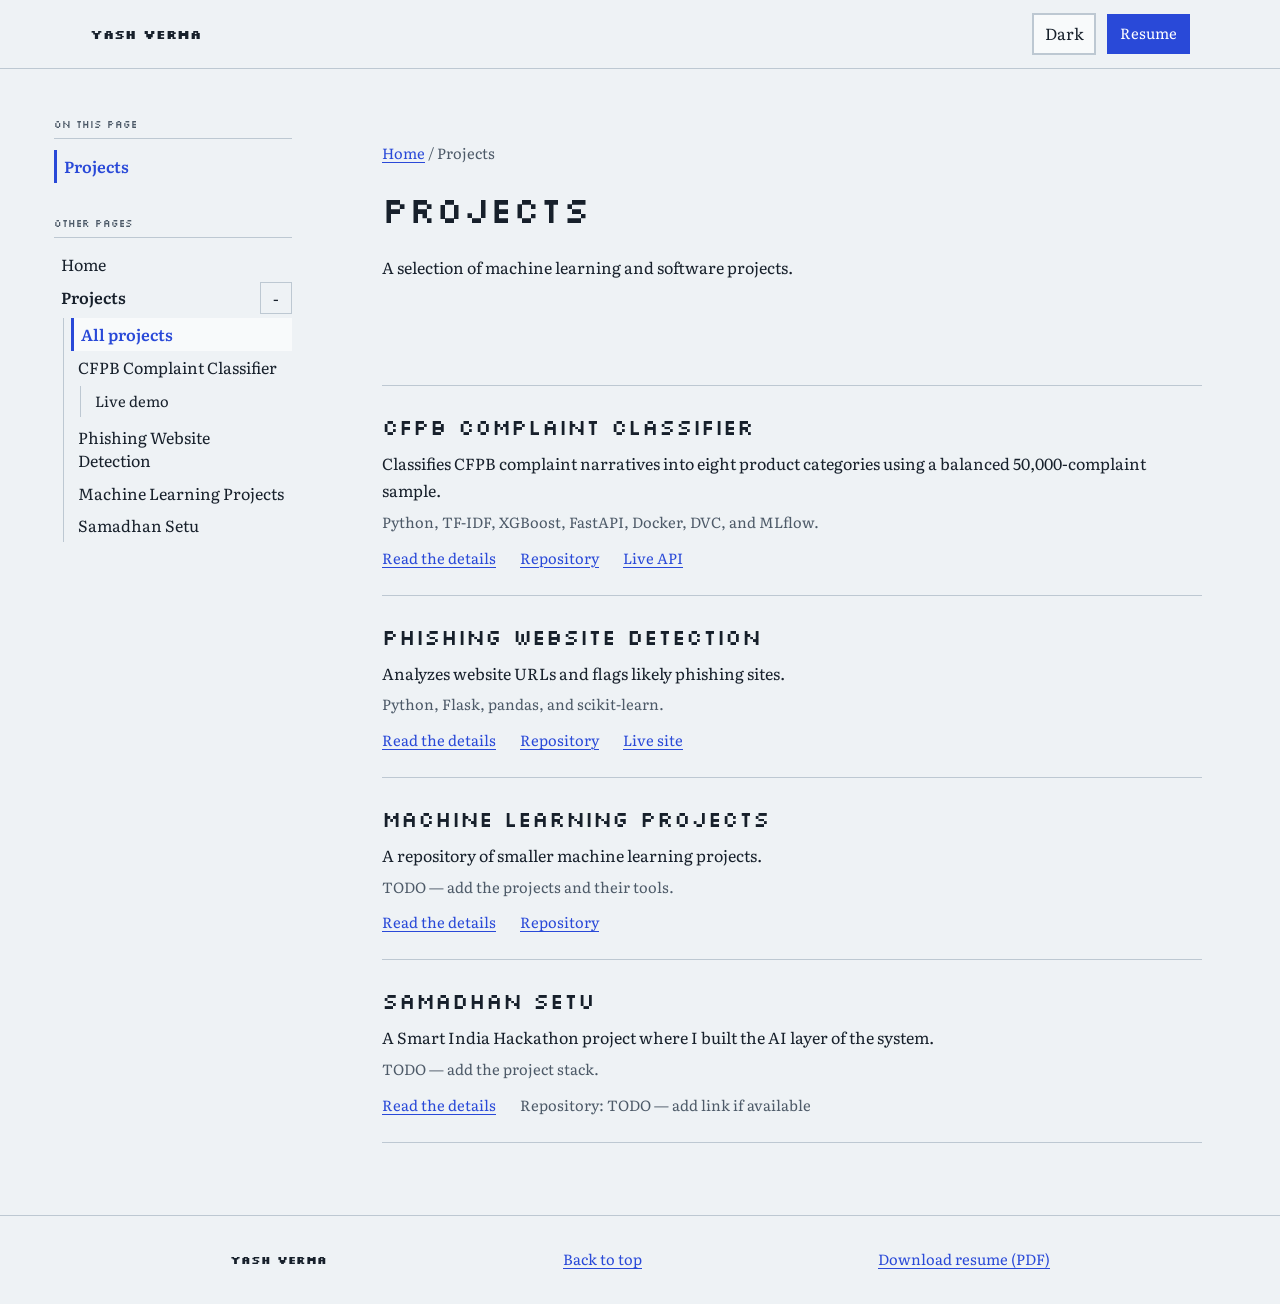
==== projects/index.html @ 54460495 "Publish personal portfolio Co-authored-by: Copilot <223556219+Copilot@users.noreply.github.com>" ====
<!doctype html>
<html lang="en">
<head>
  <meta charset="utf-8">
  <meta name="viewport" content="width=device-width, initial-scale=1">
  <title>Projects — Yash Verma</title>
  <meta name="description" content="Machine learning and software projects by Yash Verma, including a complaint classifier and phishing website detection.">
  <meta property="og:type" content="website">
  <meta property="og:title" content="Projects — Yash Verma">
  <meta property="og:description" content="Machine learning and software projects by Yash Verma.">
  <meta property="og:url" content="https://YOUR-DOMAIN.example/projects/">
  <link rel="canonical" href="https://YOUR-DOMAIN.example/projects/">
  <link rel="icon" href="/assets/favicon.svg" type="image/svg+xml">
  <link rel="stylesheet" href="/css/styles.css">
  <script>
    (() => {
      let theme = null;
      try {
        theme = localStorage.getItem("theme");
      } catch (error) {
        theme = null;
      }
      if (theme !== "light" && theme !== "dark") {
        theme = window.matchMedia("(prefers-color-scheme: dark)").matches ? "dark" : "light";
      }
      document.documentElement.dataset.theme = theme;
    })();
  </script>
  <script src="/js/main.js" defer></script>
</head>
<body id="top">
  <a class="skip-link" href="#main">Skip to content</a>
  <header class="site-header">
    <div class="header-inner">
      <a class="brand" href="/" aria-label="Yash Verma, home">Yash Verma</a>
      <div class="header-actions">
        <button class="theme-toggle" type="button" aria-pressed="false" aria-label="Switch to dark mode">Dark</button>
        <a class="button button-primary header-resume" href="/assets/Yash-Verma-Resume.pdf" download title="Download resume (PDF)">Resume</a>
      </div>
    </div>
  </header>
  <div class="site-layout">
    <aside class="site-sidebar" aria-label="Page navigation">
      <button class="sidebar-toggle" type="button" aria-label="Toggle page navigation" aria-expanded="false" aria-controls="sidebar-content" hidden>Navigation</button>
      <div class="sidebar-content" id="sidebar-content">
        <noscript><nav class="noscript-sidebar" aria-label="Page sections"><a href="#projects">Projects</a></nav></noscript>
      </div>
    </aside>
  <main id="main" class="page-shell">
    <section class="content-section listing-intro" aria-labelledby="page-title">
      <p class="eyebrow"><a href="/">Home</a> / Projects</p>
      <h1 id="page-title">Projects</h1>
      <p>A selection of machine learning and software projects.</p>
    </section>
    <section class="content-section" id="projects" aria-label="Project list">
      <div class="project-list">
        <article class="project-entry">
          <h2><a href="/projects/cfpb-complaint-classifier.html">CFPB Complaint Classifier</a></h2>
          <p class="project-summary">Classifies CFPB complaint narratives into eight product categories using a balanced 50,000-complaint sample.</p>
          <p class="project-stack">Python, TF-IDF, XGBoost, FastAPI, Docker, DVC, and MLflow.</p>
          <div class="project-links">
            <a href="/projects/cfpb-complaint-classifier.html">Read the details</a>
            <a href="https://github.com/CodeSlavve/SupportTicket-ComplaintClassifier" target="_blank" rel="noreferrer">Repository</a>
            <a href="https://supportticket-complaintclassifier.onrender.com" target="_blank" rel="noreferrer">Live API</a>
          </div>
        </article>
        <article class="project-entry">
          <h2><a href="/projects/phishing-website-detection.html">Phishing Website Detection</a></h2>
          <p class="project-summary">Analyzes website URLs and flags likely phishing sites.</p>
          <p class="project-stack">Python, Flask, pandas, and scikit-learn.</p>
          <div class="project-links">
            <a href="/projects/phishing-website-detection.html">Read the details</a>
            <a href="https://github.com/Atharvsurya/PhishingWebsiteDetection" target="_blank" rel="noreferrer">Repository</a>
            <a href="https://phishguard-pearl.vercel.app" target="_blank" rel="noreferrer">Live site</a>
          </div>
        </article>
        <article class="project-entry">
          <h2><a href="/projects/machine-learning-projects.html">Machine learning projects</a></h2>
          <p class="project-summary">A repository of smaller machine learning projects.</p>
          <p class="project-stack">TODO — add the projects and their tools.</p>
          <div class="project-links">
            <a href="/projects/machine-learning-projects.html">Read the details</a>
            <a href="https://github.com/CodeSlavve/mlprojects" target="_blank" rel="noreferrer">Repository</a>
          </div>
        </article>
        <article class="project-entry">
          <h2><a href="/projects/samadhan-setu.html">Samadhan Setu</a></h2>
          <p class="project-summary">A Smart India Hackathon project where I built the AI layer of the system.</p>
          <p class="project-stack">TODO — add the project stack.</p>
          <div class="project-links">
            <a href="/projects/samadhan-setu.html">Read the details</a>
            <span>Repository: TODO — add link if available</span>
          </div>
        </article>
      </div>
    </section>
  </main>
  </div>
  <footer class="site-footer">
    <div class="footer-inner">
      <a class="footer-name" href="/">Yash Verma</a>
      <a href="#top">Back to top</a>
      <a href="/assets/Yash-Verma-Resume.pdf" download title="Download resume (PDF)">Download resume (PDF)</a>
    </div>
  </footer>
</body>
</html>
---- css/styles.css ----
@import url("https://fonts.googleapis.com/css2?family=Literata:opsz,wght@7..72,400;7..72,500;7..72,600&family=Silkscreen:wght@400;700&display=swap");

:root {
  color-scheme: light;
  --color-bg: #eef2f5;
  --color-surface: #f8fafb;
  --color-text: #17202b;
  --color-muted: #4d5a68;
  --color-border: #bdc8d2;
  --color-accent: #2949d8;
  --color-accent-contrast: #ffffff;
  --color-selection: #c9d5ff;
  --font-pixel: "Silkscreen", "Courier New", monospace;
  --font-body: "Literata", Georgia, "Times New Roman", serif;
  --type-xs: 0.78rem;
  --type-sm: 0.92rem;
  --type-base: 1rem;
  --type-lg: 1.2rem;
  --type-xl: clamp(1.6rem, 4vw, 2.25rem);
  --type-display: clamp(3rem, 11vw, 7.3rem);
  --space-1: 0.35rem;
  --space-2: 0.65rem;
  --space-3: 1rem;
  --space-4: 1.5rem;
  --space-5: 2rem;
  --space-6: 3rem;
  --space-7: 4.5rem;
  --space-8: 7rem;
  --content-width: 820px;
  --header-height: 4.25rem;
}

:root[data-theme="dark"] {
  color-scheme: dark;
  --color-bg: #111824;
  --color-surface: #192332;
  --color-text: #f1f4f8;
  --color-muted: #bec8d4;
  --color-border: #455366;
  --color-accent: #8298ff;
  --color-accent-contrast: #10172a;
  --color-selection: #364a8d;
}

* {
  box-sizing: border-box;
}

html {
  scroll-behavior: smooth;
  scroll-padding-top: calc(var(--header-height) + var(--space-3));
  background: var(--color-bg);
}

body {
  min-width: 320px;
  margin: 0;
  background: var(--color-bg);
  color: var(--color-text);
  font-family: var(--font-body);
  font-size: var(--type-base);
  line-height: 1.7;
  text-align: left;
}

::selection {
  background: var(--color-selection);
}

a {
  color: var(--color-accent);
  text-decoration-thickness: 1px;
  text-underline-offset: 0.2em;
}

a:hover {
  color: var(--color-text);
}

a:focus-visible,
button:focus-visible {
  outline: 3px solid var(--color-accent);
  outline-offset: 4px;
}

button,
a {
  -webkit-tap-highlight-color: transparent;
}

.skip-link {
  position: fixed;
  z-index: 10;
  top: var(--space-2);
  left: var(--space-2);
  padding: var(--space-2) var(--space-3);
  transform: translateY(-160%);
  border: 2px solid var(--color-text);
  background: var(--color-surface);
  color: var(--color-text);
}

.skip-link:focus {
  transform: translateY(0);
}

.site-header {
  position: sticky;
  z-index: 5;
  top: 0;
  border-bottom: 1px solid var(--color-border);
  background: var(--color-bg);
}

.header-inner {
  display: flex;
  width: min(100% - 2.5rem, 1100px);
  min-height: var(--header-height);
  margin-inline: auto;
  align-items: center;
  justify-content: space-between;
  gap: var(--space-3);
}

.brand,
.footer-name {
  color: var(--color-text);
  font-family: var(--font-pixel);
  font-size: 0.82rem;
  font-weight: 700;
  text-decoration: none;
  white-space: nowrap;
}

.theme-toggle {
  min-height: 2.5rem;
  padding: 0.35rem 0.65rem;
  border: 2px solid var(--color-border);
  background: var(--color-surface);
  color: var(--color-text);
  font: inherit;
  cursor: pointer;
}

.header-actions {
  display: flex;
  align-items: center;
  gap: var(--space-2);
}

.button {
  display: inline-flex;
  min-height: 2.8rem;
  padding: 0.55rem 0.9rem;
  align-items: center;
  justify-content: center;
  border: 2px solid var(--color-accent);
  border-radius: 0;
  font-family: var(--font-body);
  font-size: var(--type-sm);
  line-height: 1.3;
  text-decoration: none;
  transition: transform 100ms ease;
}

.button:hover {
  transform: translate(-2px, -2px);
  box-shadow: 3px 3px 0 var(--color-accent);
}

.button:active {
  transform: translate(1px, 1px);
  box-shadow: none;
}

.button-primary {
  background: var(--color-accent);
  color: var(--color-accent-contrast);
}

.button-primary:hover {
  background: var(--color-accent);
  color: var(--color-accent-contrast);
}

.button-secondary {
  background: transparent;
  color: var(--color-accent);
}

.button-secondary:hover {
  background: var(--color-surface);
  color: var(--color-text);
}

.header-resume {
  min-height: 2.45rem;
  padding-inline: 0.7rem;
}

.page-shell {
  width: min(100% - 2.5rem, var(--content-width));
  margin-inline: auto;
}

.hero {
  position: relative;
  display: flex;
  min-height: min(710px, calc(100svh - var(--header-height)));
  padding-block: clamp(var(--space-7), 15vh, var(--space-8));
  flex-direction: column;
  align-items: flex-start;
  justify-content: center;
}

.hero h1 {
  position: relative;
  z-index: 1;
  max-width: 100%;
  margin: 0 0 var(--space-4) -0.08em;
  font-family: var(--font-pixel);
  font-size: var(--type-display);
  font-weight: 700;
  letter-spacing: -0.105em;
  line-height: 1.14;
}

.hero-break {
  display: none;
}

.hero-copy {
  max-width: 560px;
  margin: 0;
  font-size: clamp(1.08rem, 2.3vw, 1.25rem);
}

.hero-actions {
  display: flex;
  margin-top: var(--space-5);
  flex-wrap: wrap;
  gap: var(--space-3);
}

.education-note {
  margin: var(--space-5) 0 0;
  color: var(--color-muted);
  font-size: var(--type-sm);
}

.hero-mark {
  position: absolute;
  top: 15%;
  right: 2%;
  display: grid;
  width: 88px;
  height: 88px;
  grid-template-columns: repeat(3, 1fr);
  grid-template-rows: repeat(3, 1fr);
}

.hero-mark span {
  display: block;
  background: var(--color-accent);
}

.hero-mark span:nth-child(2),
.hero-mark span:nth-child(4),
.hero-mark span:nth-child(6),
.hero-mark span:nth-child(8) {
  visibility: hidden;
}

.content-section {
  padding-block: var(--space-7);
  scroll-margin-top: calc(var(--header-height) + var(--space-3));
}

.content-section h2,
.project-prose h2 {
  margin: 0 0 var(--space-4);
  font-family: var(--font-pixel);
  font-size: var(--type-xl);
  font-weight: 400;
  line-height: 1.5;
}

.content-section p {
  margin: 0 0 var(--space-3);
}

.content-section p:last-child {
  margin-bottom: 0;
}

.section-heading-row {
  display: flex;
  align-items: baseline;
  justify-content: space-between;
  gap: var(--space-3);
}

.section-heading-row h2 {
  margin-bottom: var(--space-3);
}

.quiet-link {
  flex-shrink: 0;
}

.project-list {
  border-top: 1px solid var(--color-border);
}

.project-entry {
  padding-block: var(--space-4);
  border-bottom: 1px solid var(--color-border);
}

.project-entry h2,
.project-entry h3 {
  margin: 0 0 var(--space-1);
  font-family: var(--font-pixel);
  font-size: clamp(1.05rem, 2.8vw, 1.35rem);
  font-weight: 400;
  line-height: 1.6;
}

.project-entry h2 a,
.project-entry h3 a {
  color: var(--color-text);
  text-decoration: none;
}

.project-entry h2 a:hover,
.project-entry h3 a:hover {
  color: var(--color-accent);
}

.project-entry p {
  margin: 0;
}

.project-entry .project-stack {
  margin-top: var(--space-1);
  color: var(--color-muted);
  font-size: var(--type-sm);
}

.project-links {
  display: flex;
  margin-top: var(--space-2);
  flex-wrap: wrap;
  gap: 0.4rem var(--space-4);
  font-size: var(--type-sm);
}

.project-links span {
  color: var(--color-muted);
}

.education-detail {
  margin-top: var(--space-4) !important;
  color: var(--color-muted);
  font-size: var(--type-sm);
}

.contact-section {
  padding-bottom: var(--space-8);
}

.contact-email {
  display: inline;
  margin-top: 0;
  font-size: inherit;
  line-height: inherit;
  overflow-wrap: anywhere;
}

.social-links {
  display: flex;
  margin-top: var(--space-3) !important;
  flex-wrap: wrap;
  align-items: center;
  gap: 0.65rem;
}

.site-footer {
  border-top: 1px solid var(--color-border);
}

.footer-inner {
  display: flex;
  width: min(100% - 2.5rem, var(--content-width));
  min-height: 5.5rem;
  margin-inline: auto;
  align-items: center;
  justify-content: space-between;
  gap: var(--space-3);
  font-size: var(--type-sm);
}

.footer-name {
  font-size: 0.7rem;
}

.listing-intro {
  padding-block: var(--space-7) var(--space-5);
  border-top: 0;
}

.eyebrow {
  margin: 0 0 var(--space-3) !important;
  color: var(--color-muted);
  font-size: var(--type-sm);
}

.listing-intro h1,
.project-header h1,
.not-found h1 {
  margin: 0 0 var(--space-3);
  font-family: var(--font-pixel);
  font-size: var(--type-xl);
  font-weight: 400;
  line-height: 1.55;
}

.listing-intro > p:last-child {
  margin: 0;
}

.project-page {
  padding-top: var(--space-5);
}

.back-link {
  display: inline-block;
  margin-bottom: var(--space-5);
}

.project-header {
  margin-bottom: var(--space-5);
}

.project-header h1 {
  margin-bottom: var(--space-3);
}

.project-deck {
  max-width: 620px;
  margin: 0;
  font-size: var(--type-lg);
}

.project-figure {
  margin: 0 0 var(--space-6);
}

.project-figure img {
  display: block;
  width: 100%;
  height: auto;
  border: 2px solid var(--color-border);
  background: var(--color-surface);
}

.project-figure figcaption {
  margin-top: var(--space-2);
  color: var(--color-muted);
  font-size: var(--type-xs);
}

.demo-cta {
  margin: calc(-1 * var(--space-5)) 0 var(--space-5);
}

.demo-form {
  display: grid;
  gap: var(--space-3);
}

.demo-form > p:not(.demo-counter, .demo-status) {
  margin: calc(-1 * var(--space-2)) 0 0;
}

.demo-form-heading {
  margin: 0;
  font-family: var(--font-pixel);
  font-size: var(--type-lg);
  font-weight: 400;
  line-height: 1.5;
}

.demo-batch {
  margin-top: var(--space-6);
}

.demo-batch > p {
  margin: var(--space-2) 0 var(--space-3);
}

.demo-label {
  font-weight: 600;
}

.demo-textarea {
  width: 100%;
  min-height: 11rem;
  padding: var(--space-3);
  border: 2px solid var(--color-border);
  border-radius: 0;
  background: var(--color-surface);
  color: var(--color-text);
  font: inherit;
  line-height: 1.5;
  resize: vertical;
}

.demo-textarea:focus-visible {
  outline: 3px solid var(--color-accent);
  outline-offset: 3px;
}

.demo-counter,
.demo-privacy {
  margin: calc(-1 * var(--space-2)) 0 0;
  color: var(--color-muted);
  font-size: var(--type-sm);
}

.demo-examples {
  display: flex;
  flex-wrap: wrap;
  gap: var(--space-2);
}

.demo-result {
  margin-top: var(--space-4);
  padding: var(--space-3);
  border: 1px solid var(--color-border);
  background: var(--color-surface);
  overflow-wrap: anywhere;
}

.demo-batch .demo-result {
  display: grid;
  gap: var(--space-3);
}

.batch-prediction {
  padding: var(--space-2);
  border: 1px solid var(--color-border);
  overflow-wrap: anywhere;
}

.batch-prediction h4 {
  margin: 0 0 var(--space-1);
  font-family: var(--font-pixel);
  font-size: var(--type-sm);
  font-weight: 400;
  line-height: 1.5;
}

.batch-prediction p {
  margin: 0;
}

.demo-result:focus {
  outline: 3px solid var(--color-accent);
  outline-offset: 3px;
}

.demo-result h3 {
  margin: 0 0 var(--space-2);
  font-family: var(--font-pixel);
  font-size: var(--type-lg);
  font-weight: 400;
  line-height: 1.5;
}

.demo-result p {
  margin: 0 0 var(--space-3);
}

.demo-result p:last-child {
  margin-bottom: 0;
}

.demo-status {
  min-height: 1.5em;
  margin: var(--space-2) 0 0;
  color: var(--color-muted);
  font-size: var(--type-sm);
}

.probability-list {
  display: grid;
  gap: var(--space-2);
  margin: var(--space-3) 0 0;
  padding: 0;
  list-style: none;
}

.probability-row {
  display: grid;
  gap: 0.2rem;
}

.probability-label {
  display: flex;
  justify-content: space-between;
  gap: var(--space-2);
}

.probability-track {
  height: 0.8rem;
  border: 1px solid var(--color-border);
  background: var(--color-bg);
}

.probability-bar {
  height: 100%;
  background: var(--color-accent);
}

.project-prose section {
  padding-block: var(--space-4);
}

.project-prose h2 {
  margin-bottom: var(--space-2);
  font-size: clamp(1.1rem, 3vw, 1.4rem);
}

.project-prose p {
  margin: 0 0 var(--space-3);
}

.project-prose p:last-child {
  margin-bottom: 0;
}

.plain-link-list {
  margin: 0;
  padding-left: 1.25rem;
}

.project-pagination {
  display: flex;
  margin-block: var(--space-5) var(--space-7);
  padding-top: var(--space-4);
  justify-content: space-between;
  gap: var(--space-4);
  border-top: 1px solid var(--color-border);
}

.project-pagination a {
  max-width: 48%;
  text-decoration: none;
}

.project-pagination a:last-child {
  text-align: right;
}

.project-pagination span {
  display: block;
  color: var(--color-muted);
  font-size: var(--type-xs);
}

.not-found {
  position: relative;
  display: flex;
  min-height: min(650px, calc(100svh - var(--header-height) - 5.5rem));
  padding-block: var(--space-7);
  flex-direction: column;
  align-items: flex-start;
  justify-content: center;
  overflow: hidden;
}

.not-found h1 {
  margin-bottom: var(--space-2);
}

.not-found > p:not(.error-code) {
  max-width: 480px;
  margin: 0;
}

.error-code {
  margin: 0 0 var(--space-3);
  color: var(--color-accent);
  font-family: var(--font-pixel);
  font-size: clamp(3rem, 12vw, 6rem);
  font-weight: 700;
  line-height: 1;
}

.error-pixels {
  position: absolute;
  right: 4%;
  bottom: 18%;
  display: grid;
  width: 84px;
  height: 84px;
  grid-template-columns: repeat(3, 1fr);
  grid-template-rows: repeat(3, 1fr);
}

.error-pixels span {
  background: var(--color-accent);
}

.error-pixels span:nth-child(2),
.error-pixels span:nth-child(4),
.error-pixels span:nth-child(6),
.error-pixels span:nth-child(8) {
  visibility: hidden;
}

@media (max-width: 640px) {
  :root {
    --header-height: 4rem;
    --space-7: 3.5rem;
    --space-8: 5rem;
  }

  .header-inner,
  .footer-inner {
    width: min(100% - 1.5rem, var(--content-width));
  }

  .header-inner {
    gap: var(--space-2);
  }

  .brand {
    font-size: 0.68rem;
  }

  .header-actions {
    gap: 0.4rem;
  }

  .theme-toggle {
    min-height: 2.25rem;
    padding-inline: 0.5rem;
  }

  .header-resume {
    min-height: 2.25rem;
    padding: 0.35rem 0.55rem;
  }

  .page-shell {
    width: min(100% - 1.5rem, var(--content-width));
  }

  .hero {
    min-height: min(670px, calc(100svh - var(--header-height)));
    padding-block: var(--space-7);
  }

  .hero h1 {
    font-size: clamp(2.8rem, 14vw, 5.4rem);
  }

  .hero-break {
    display: initial;
  }

  .hero-mark {
    top: 12%;
    right: 1%;
    width: 55px;
    height: 55px;
    opacity: 0.9;
  }

  .hero-actions {
    gap: var(--space-2);
  }

  .button {
    min-height: 2.65rem;
    padding-inline: 0.7rem;
  }

  .footer-inner {
    padding-block: var(--space-3);
    flex-wrap: wrap;
    justify-content: flex-start;
    column-gap: var(--space-4);
  }

  .footer-inner .footer-name {
    flex-basis: 100%;
  }

  .section-heading-row {
    align-items: flex-start;
  }

  .project-pagination {
    font-size: var(--type-sm);
  }

  .error-pixels {
    right: 1%;
    bottom: 10%;
    width: 56px;
    height: 56px;
    opacity: 0.7;
  }
}

@media (max-width: 380px) {
  .header-inner {
    width: calc(100% - 1rem);
  }

  .brand {
    font-size: 0.59rem;
  }

  .header-resume {
    font-size: var(--type-xs);
  }

  .theme-toggle {
    font-size: var(--type-xs);
  }

  .page-shell {
    width: calc(100% - 1.25rem);
  }
}

@media (prefers-reduced-motion: reduce) {
  *,
  *::before,
  *::after {
    scroll-behavior: auto !important;
    transition-duration: 0.01ms !important;
  }
}

.site-layout {
  display: grid;
  width: min(100% - 3rem, 1240px);
  margin-inline: auto;
  grid-template-columns: minmax(205px, 240px) minmax(0, 820px);
  justify-content: center;
  align-items: start;
  column-gap: clamp(2rem, 5vw, 5rem);
}

.site-layout .page-shell {
  width: 100%;
  max-width: var(--content-width);
  min-width: 0;
  margin: 0;
}

.site-sidebar {
  position: sticky;
  top: calc(var(--header-height) + var(--space-3));
  max-height: calc(100vh - var(--header-height) - var(--space-5));
  margin-left: calc(-1 * clamp(0.5rem, 2vw, 1.5rem));
  padding-block: var(--space-5);
  padding-right: var(--space-3);
  overflow-y: auto;
  overscroll-behavior: contain;
  scrollbar-gutter: stable;
  scrollbar-width: thin;
  scrollbar-color: var(--color-border) transparent;
}

.sidebar-toggle {
  display: none;
  min-height: 2.8rem;
  padding: 0.45rem 0.75rem;
  border: 2px solid var(--color-border);
  border-radius: 0;
  background: var(--color-surface);
  color: var(--color-text);
  font: inherit;
  text-align: left;
  cursor: pointer;
}

.sidebar-content {
  display: grid;
  gap: var(--space-5);
}

.sidebar-group {
  min-width: 0;
}

.sidebar-heading {
  margin: 0 0 var(--space-2);
  padding-bottom: var(--space-1);
  border-bottom: 1px solid var(--color-border);
  color: var(--color-muted);
  font-family: var(--font-pixel);
  font-size: 0.62rem;
  font-weight: 400;
  line-height: 1.7;
}

.sidebar-list,
.project-children {
  margin: 0;
  padding: 0;
  list-style: none;
}

.sidebar-list > li {
  min-width: 0;
}

.sidebar-list a,
.sidebar-current {
  display: block;
  padding: 0.3rem 0.45rem;
  overflow-wrap: anywhere;
  color: var(--color-text);
  line-height: 1.45;
  text-decoration: none;
}

.sidebar-list a:hover {
  color: var(--color-accent);
}

.sidebar-list .section-link[aria-current="location"] {
  border-left: 3px solid var(--color-accent);
  color: var(--color-accent);
  font-weight: 600;
}

.sidebar-current[aria-current="page"] {
  border-left: 3px solid var(--color-accent);
  background: var(--color-surface);
  color: var(--color-accent);
  font-weight: 600;
}

.project-parent {
  display: grid;
  grid-template-columns: minmax(0, 1fr) 2rem;
  align-items: center;
}

.project-parent > a {
  font-weight: 600;
}

.tree-toggle {
  display: inline-grid;
  width: 2rem;
  height: 2rem;
  padding: 0;
  place-items: center;
  border: 1px solid var(--color-border);
  border-radius: 0;
  background: transparent;
  color: var(--color-text);
  font: inherit;
  line-height: 1;
  cursor: pointer;
}

.tree-toggle:hover {
  border-color: var(--color-accent);
  color: var(--color-accent);
}

.project-children {
  margin: 0.25rem 0 0.35rem 0.55rem;
  padding-left: 0.45rem;
  border-left: 1px solid var(--color-border);
}

.project-grandchildren {
  margin: 0.15rem 0 0.25rem 0.55rem;
  padding-left: 0.45rem;
  border-left: 1px solid var(--color-border);
  list-style: none;
}

.project-grandchildren a,
.project-grandchildren .sidebar-current {
  padding-left: 0.45rem;
  font-size: var(--type-sm);
}

.project-children [hidden] {
  display: none;
}

.noscript-sidebar {
  display: grid;
  gap: 0.25rem;
}

.noscript-sidebar a {
  padding: 0.3rem 0.45rem;
}

.hero,
.content-section,
.project-prose section,
#not-found {
  scroll-margin-top: calc(var(--header-height) + var(--space-3));
}

@media (max-width: 900px) {
  .site-layout {
    display: flex;
    width: min(100% - 2.5rem, var(--content-width));
    flex-direction: column;
    align-items: stretch;
    gap: 0;
  }

  .site-sidebar {
    position: static;
    max-height: none;
    margin-left: 0;
    padding-block: var(--space-3) 0;
    padding-right: 0;
    overflow: visible;
  }

  .sidebar-toggle {
    display: inline-flex;
    width: 100%;
    align-items: center;
    justify-content: space-between;
  }

  .sidebar-toggle::after {
    content: "+";
    color: var(--color-accent);
    font-family: var(--font-pixel);
  }

  .sidebar-toggle[aria-expanded="true"]::after {
    content: "-";
  }

  .sidebar-enhanced .sidebar-content:not(.is-open) {
    display: none;
  }

  .sidebar-enhanced .sidebar-content.is-open {
    margin-top: var(--space-2);
    padding: var(--space-3);
    border: 1px solid var(--color-border);
    background: var(--color-surface);
  }

  .sidebar-content {
    grid-template-columns: repeat(2, minmax(0, 1fr));
    gap: var(--space-4);
  }

  .site-layout .page-shell {
    width: 100%;
  }

  .site-layout .page-shell:not(.not-found) {
    padding-top: var(--space-4);
  }

  .site-layout .hero {
    min-height: min(670px, calc(100svh - var(--header-height)));
  }
}

@media (max-width: 520px) {
  .site-layout {
    width: min(100% - 1.5rem, var(--content-width));
  }

  .sidebar-content {
    grid-template-columns: minmax(0, 1fr);
  }
}

@media (prefers-reduced-motion: reduce) {
  .sidebar-toggle,
  .tree-toggle {
    scroll-behavior: auto;
  }
}
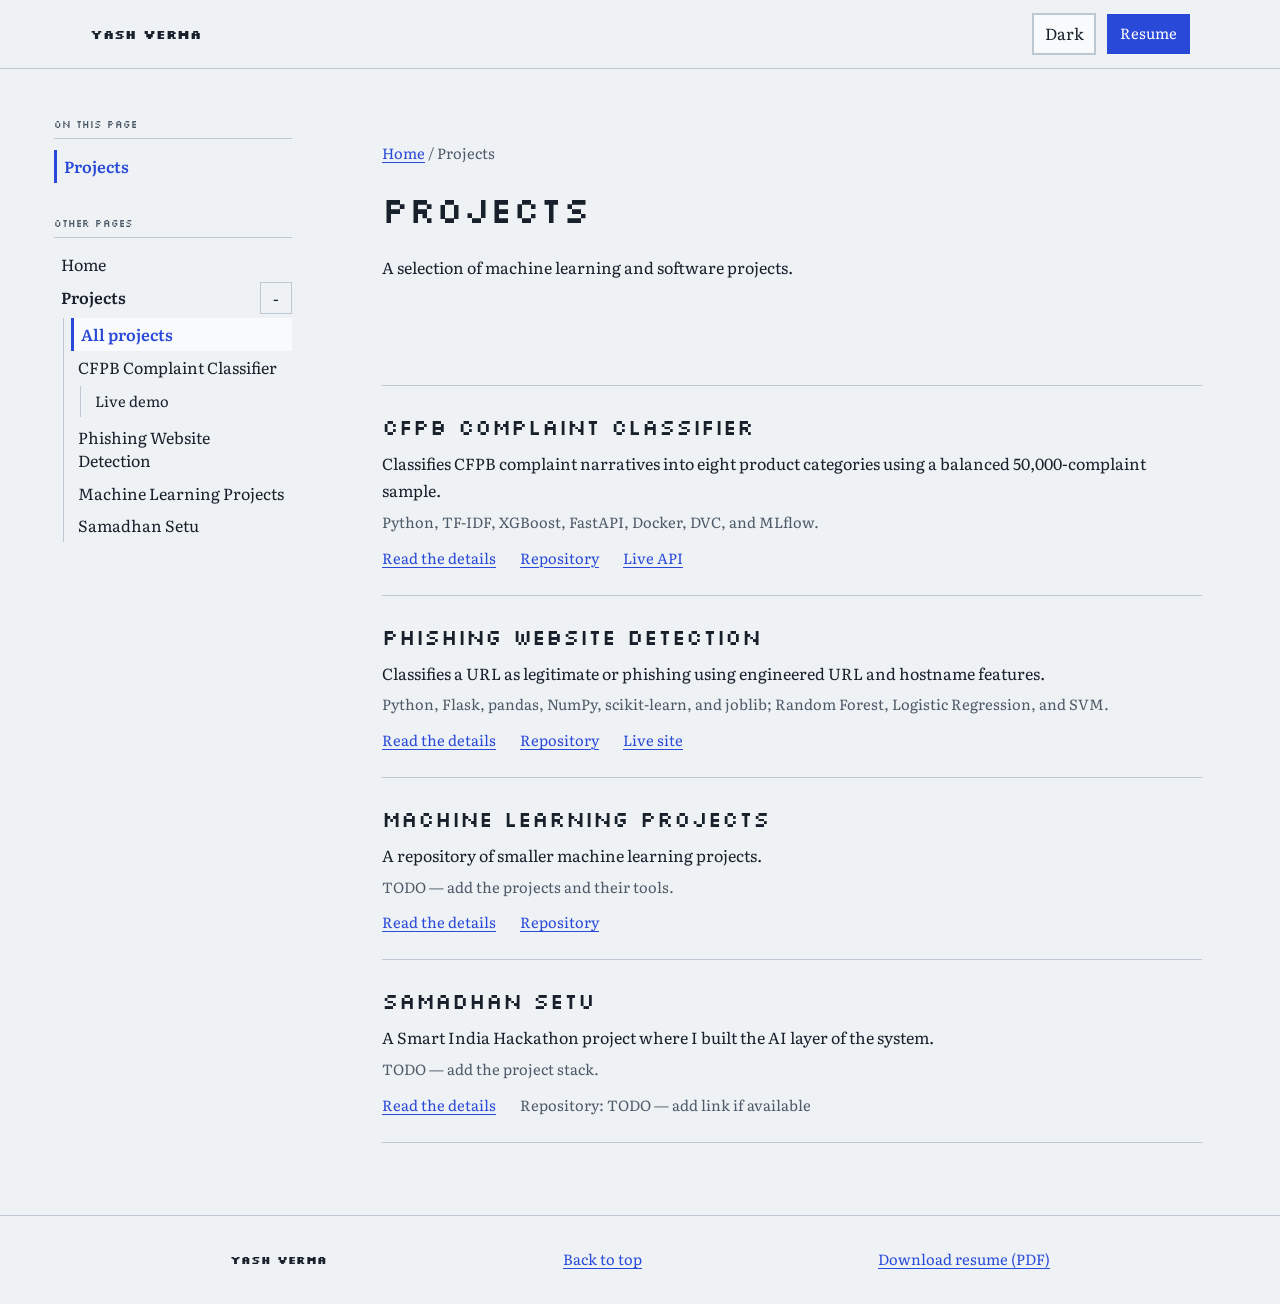
==== commit 305c0162: "Expand phishing detection project details Co-authored-by: Copilot <223556219+Copilot@users.noreply.g" ====
--- a/projects/index.html
+++ b/projects/index.html
@@ -66,8 +66,8 @@
         </article>
         <article class="project-entry">
           <h2><a href="/projects/phishing-website-detection.html">Phishing Website Detection</a></h2>
-          <p class="project-summary">Analyzes website URLs and flags likely phishing sites.</p>
-          <p class="project-stack">Python, Flask, pandas, and scikit-learn.</p>
+          <p class="project-summary">Classifies a URL as legitimate or phishing using engineered URL and hostname features.</p>
+          <p class="project-stack">Python, Flask, pandas, NumPy, scikit-learn, and joblib; Random Forest, Logistic Regression, and SVM.</p>
           <div class="project-links">
             <a href="/projects/phishing-website-detection.html">Read the details</a>
             <a href="https://github.com/Atharvsurya/PhishingWebsiteDetection" target="_blank" rel="noreferrer">Repository</a>
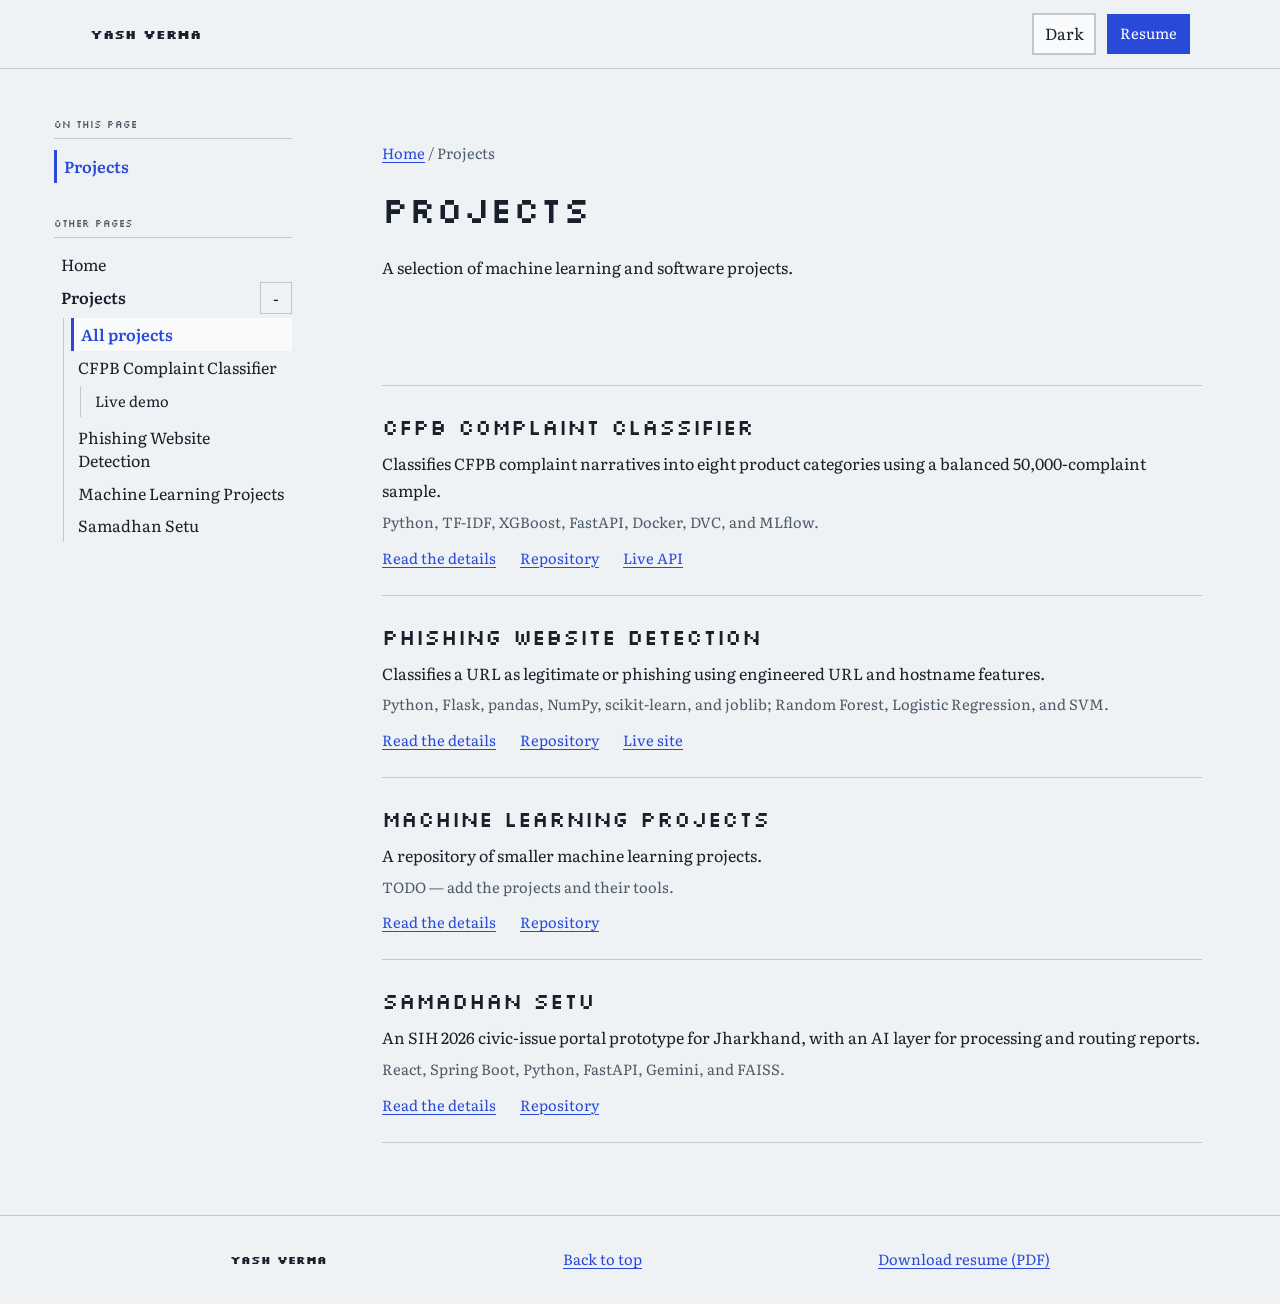
==== commit a7037617: "Document Samadhan Setu AI prototype Co-authored-by: Copilot <223556219+Copilot@users.noreply.github." ====
--- a/projects/index.html
+++ b/projects/index.html
@@ -85,11 +85,11 @@
         </article>
         <article class="project-entry">
           <h2><a href="/projects/samadhan-setu.html">Samadhan Setu</a></h2>
-          <p class="project-summary">A Smart India Hackathon project where I built the AI layer of the system.</p>
-          <p class="project-stack">TODO — add the project stack.</p>
+          <p class="project-summary">An SIH 2026 civic-issue portal prototype for Jharkhand, with an AI layer for processing and routing reports.</p>
+          <p class="project-stack">React, Spring Boot, Python, FastAPI, Gemini, and FAISS.</p>
           <div class="project-links">
             <a href="/projects/samadhan-setu.html">Read the details</a>
-            <span>Repository: TODO — add link if available</span>
+            <a href="https://github.com/shetty141106/Samadhana_Setu" target="_blank" rel="noreferrer">Repository</a>
           </div>
         </article>
       </div>
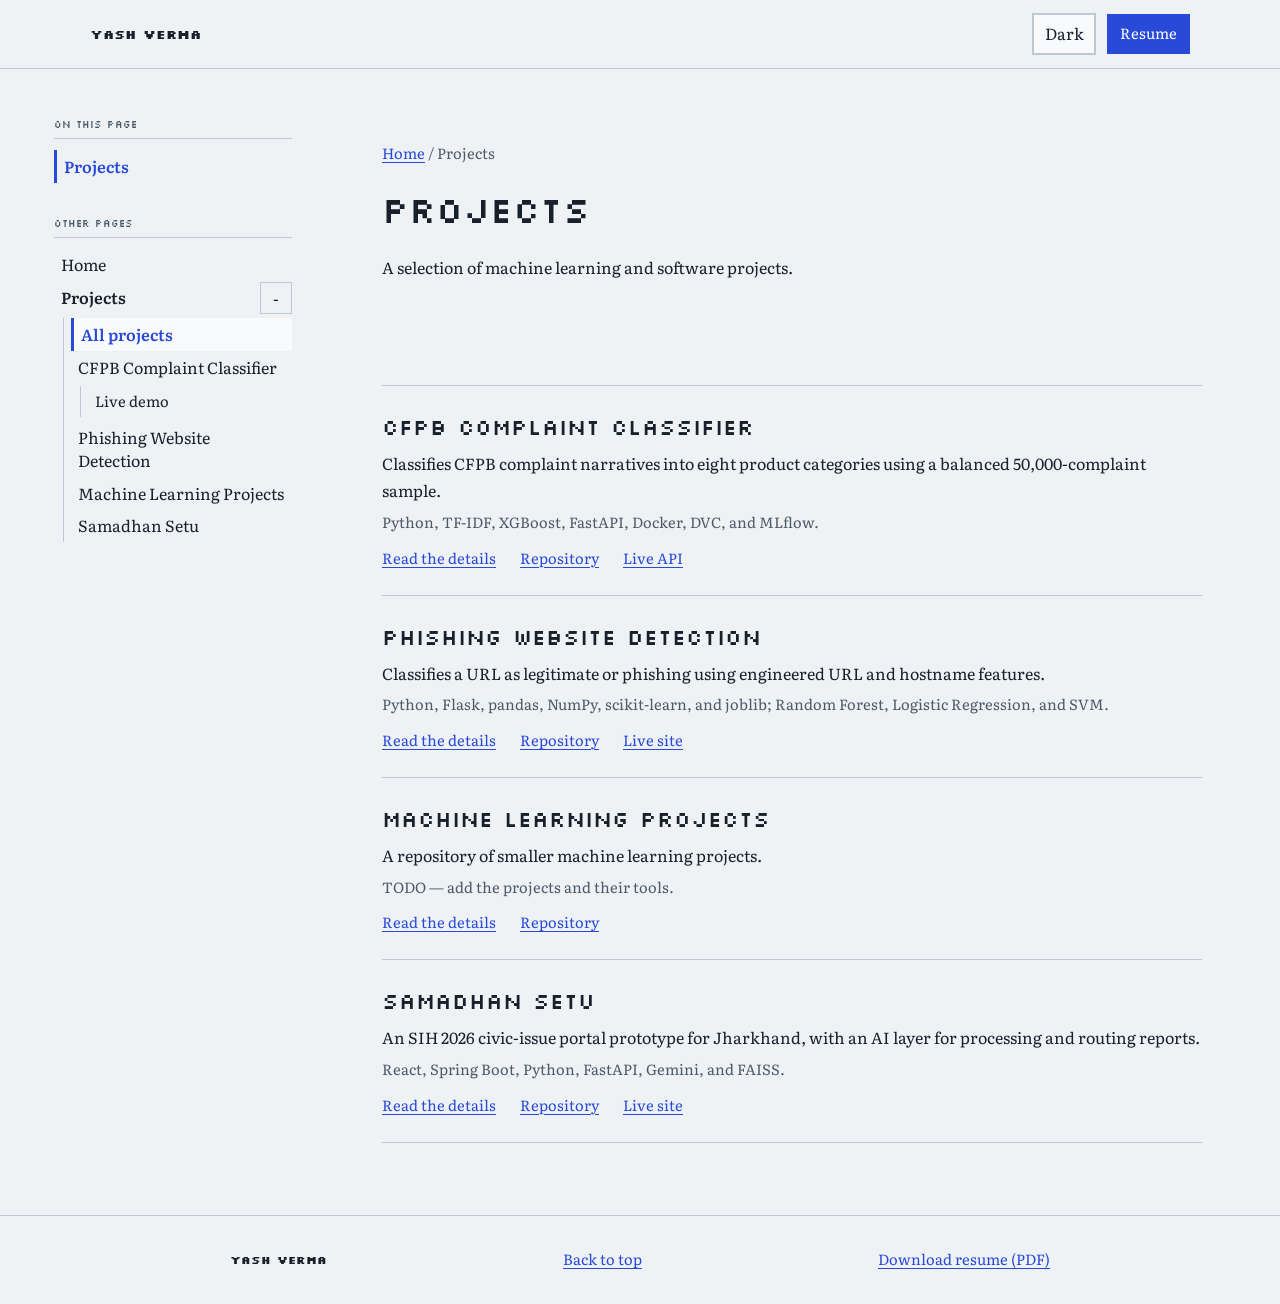
==== commit d983f4a5: "Link Samadhan Setu live site Co-authored-by: Copilot <223556219+Copilot@users.noreply.github.com>" ====
--- a/projects/index.html
+++ b/projects/index.html
@@ -90,6 +90,7 @@
           <div class="project-links">
             <a href="/projects/samadhan-setu.html">Read the details</a>
             <a href="https://github.com/shetty141106/Samadhana_Setu" target="_blank" rel="noreferrer">Repository</a>
+            <a href="https://samadhansetu2026.vercel.app/" target="_blank" rel="noreferrer">Live site</a>
           </div>
         </article>
       </div>
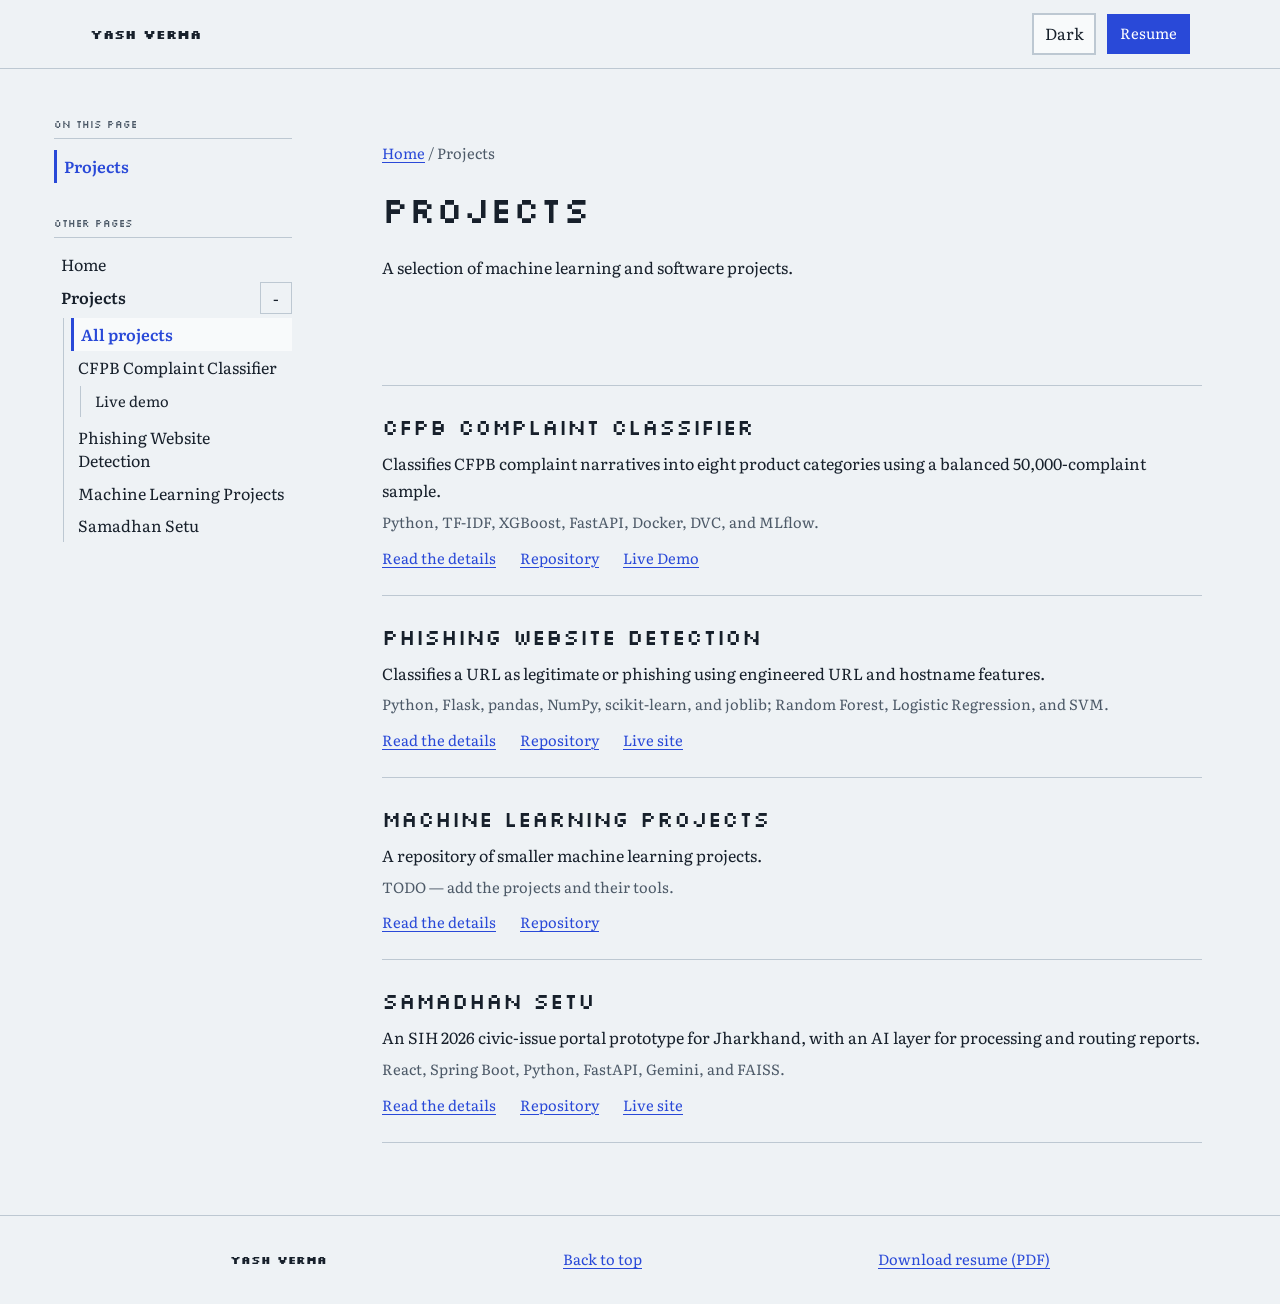
==== commit a9640d0d: "Live Demo links for CFPB project" ====
--- a/projects/index.html
+++ b/projects/index.html
@@ -61,7 +61,7 @@
           <div class="project-links">
             <a href="/projects/cfpb-complaint-classifier.html">Read the details</a>
             <a href="https://github.com/CodeSlavve/SupportTicket-ComplaintClassifier" target="_blank" rel="noreferrer">Repository</a>
-            <a href="https://supportticket-complaintclassifier.onrender.com" target="_blank" rel="noreferrer">Live API</a>
+            <a href="https://codeslavve.github.io/projects/cfpb-complaint-classifier-demo.html" target="_blank" rel="noreferrer">Live Demo</a>
           </div>
         </article>
         <article class="project-entry">
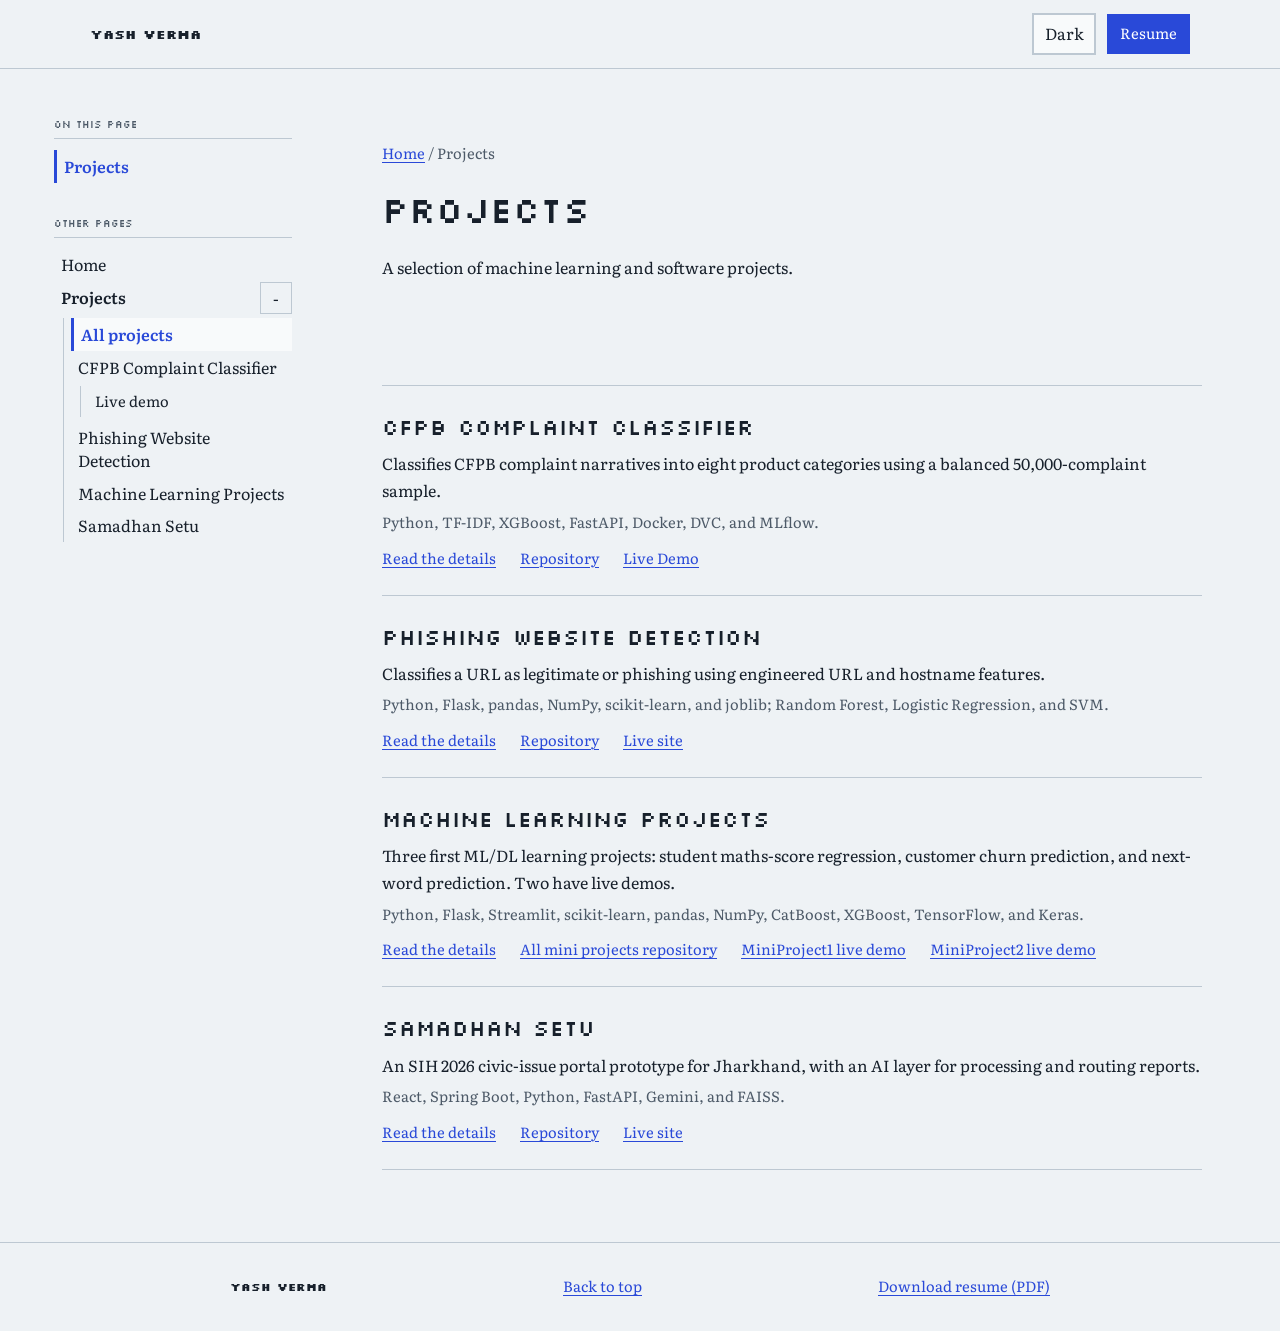
==== commit 9ae54299: "Document ML mini projects and add screenshots Describe all three projects as early ML/DL learning wo" ====
--- a/projects/index.html
+++ b/projects/index.html
@@ -76,11 +76,13 @@
         </article>
         <article class="project-entry">
           <h2><a href="/projects/machine-learning-projects.html">Machine learning projects</a></h2>
-          <p class="project-summary">A repository of smaller machine learning projects.</p>
-          <p class="project-stack">TODO — add the projects and their tools.</p>
+          <p class="project-summary">Three first ML/DL learning projects: student maths-score regression, customer churn prediction, and next-word prediction. Two have live demos.</p>
+          <p class="project-stack">Python, Flask, Streamlit, scikit-learn, pandas, NumPy, CatBoost, XGBoost, TensorFlow, and Keras.</p>
           <div class="project-links">
             <a href="/projects/machine-learning-projects.html">Read the details</a>
-            <a href="https://github.com/CodeSlavve/mlprojects" target="_blank" rel="noreferrer">Repository</a>
+            <a href="https://github.com/CodeSlavve/mlprojects" target="_blank" rel="noreferrer">All mini projects repository</a>
+            <a href="https://student-score-prediction-9mmm.onrender.com/" target="_blank" rel="noreferrer">MiniProject1 live demo</a>
+            <a href="https://customer-churn-prediction-9mmm.onrender.com/" target="_blank" rel="noreferrer">MiniProject2 live demo</a>
           </div>
         </article>
         <article class="project-entry">
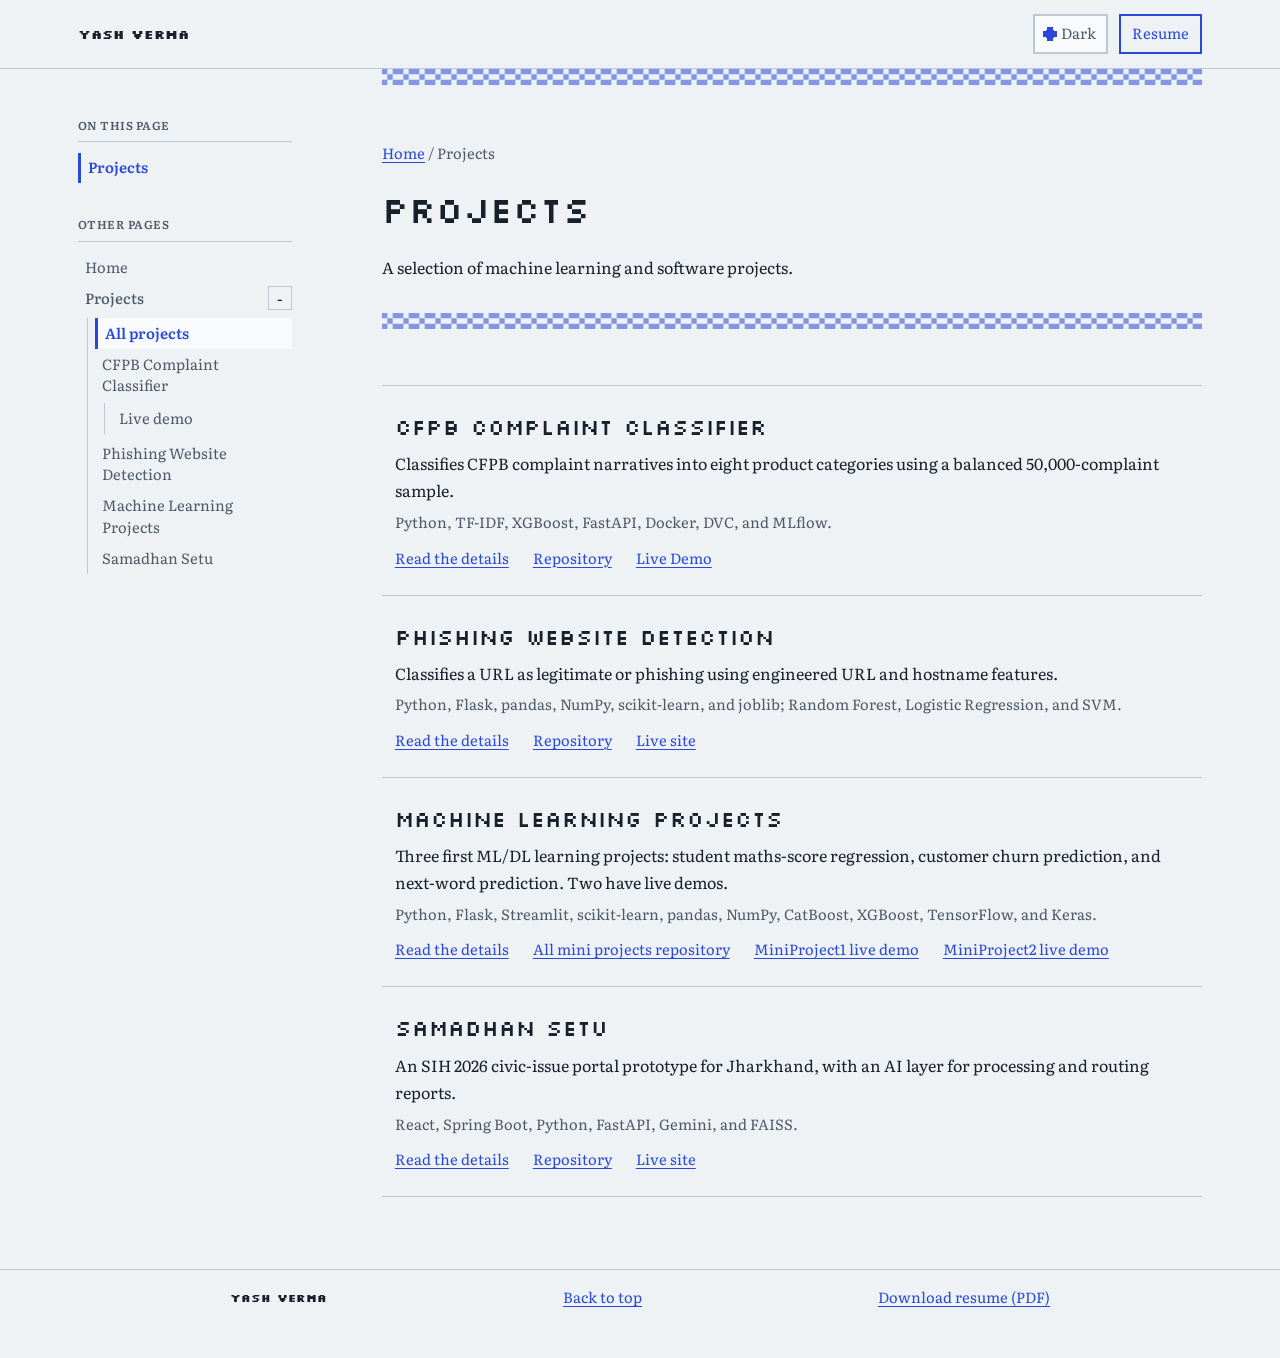
==== commit a0028831: "Add restrained pixel effects to portfolio Add the living hero canvas, shared checker details, and ac" ====
--- a/projects/index.html
+++ b/projects/index.html
@@ -8,6 +8,11 @@
   <meta property="og:type" content="website">
   <meta property="og:title" content="Projects — Yash Verma">
   <meta property="og:description" content="Machine learning and software projects by Yash Verma.">
+  <meta property="og:image" content="https://codeslavve.github.io/assets/og-portfolio.png">
+  <meta property="og:image:width" content="1200">
+  <meta property="og:image:height" content="630">
+  <meta property="og:image:alt" content="Pixel-style Yash Verma portfolio preview, computer engineering student seeking AI/ML and software engineering internships.">
+  <meta name="twitter:card" content="summary_large_image">
   <meta property="og:url" content="https://YOUR-DOMAIN.example/projects/">
   <link rel="canonical" href="https://YOUR-DOMAIN.example/projects/">
   <link rel="icon" href="/assets/favicon.svg" type="image/svg+xml">
@@ -27,6 +32,7 @@
     })();
   </script>
   <script src="/js/main.js" defer></script>
+  <script src="/js/pixel-effects.js" defer></script>
 </head>
 <body id="top">
   <a class="skip-link" href="#main">Skip to content</a>
--- a/css/styles.css
+++ b/css/styles.css
@@ -1,4 +1,43 @@
-@import url("https://fonts.googleapis.com/css2?family=Literata:opsz,wght@7..72,400;7..72,500;7..72,600&family=Silkscreen:wght@400;700&display=swap");
+@font-face {
+  font-family: "Literata";
+  font-style: normal;
+  font-weight: 400 600;
+  font-display: swap;
+  src: url("/assets/fonts/literata-latin.woff2") format("woff2");
+  unicode-range: U+0000-00FF, U+0131, U+0152-0153, U+02BB-02BC, U+02C6, U+02DA, U+02DC, U+0304, U+0308, U+0329, U+2000-206F, U+20AC, U+2122, U+2191, U+2193, U+2212, U+2215, U+FEFF, U+FFFD;
+}
+
+@font-face {
+  font-family: "Silkscreen";
+  font-style: normal;
+  font-weight: 400;
+  font-display: swap;
+  src: url("/assets/fonts/silkscreen-regular.woff2") format("woff2");
+}
+
+@font-face {
+  font-family: "Silkscreen";
+  font-style: normal;
+  font-weight: 700;
+  font-display: swap;
+  src: url("/assets/fonts/silkscreen-bold.woff2") format("woff2");
+}
+
+@font-face {
+  font-family: "Pixelify Sans";
+  font-style: normal;
+  font-weight: 400;
+  font-display: swap;
+  src: url("/assets/fonts/pixelify-sans-regular.ttf") format("truetype");
+}
+
+@font-face {
+  font-family: "Pixelify Sans";
+  font-style: normal;
+  font-weight: 700;
+  font-display: swap;
+  src: url("/assets/fonts/pixelify-sans-bold.ttf") format("truetype");
+}
 
 :root {
   color-scheme: light;
@@ -11,6 +50,7 @@
   --color-accent-contrast: #ffffff;
   --color-selection: #c9d5ff;
   --font-pixel: "Silkscreen", "Courier New", monospace;
+  --font-name: "Pixelify Sans", "Silkscreen", "Courier New", monospace;
   --font-body: "Literata", Georgia, "Times New Roman", serif;
   --type-xs: 0.78rem;
   --type-sm: 0.92rem;
@@ -53,7 +93,7 @@
 }
 
 body {
-  min-width: 320px;
+  min-width: 300px;
   margin: 0;
   background: var(--color-bg);
   color: var(--color-text);
@@ -112,14 +152,22 @@
   background: var(--color-bg);
 }
 
+.header-inner,
+.site-layout {
+  display: flex;
+  width: min(100% - 3rem, 1240px);
+  margin-inline: auto;
+}
+
 .header-inner {
-  display: flex;
-  width: min(100% - 2.5rem, 1100px);
   min-height: var(--header-height);
-  margin-inline: auto;
   align-items: center;
   justify-content: space-between;
   gap: var(--space-3);
+  display: grid;
+  grid-template-columns: minmax(205px, 240px) minmax(0, var(--content-width));
+  justify-content: center;
+  column-gap: clamp(2rem, 5vw, 5rem);
 }
 
 .brand,
@@ -133,22 +181,51 @@
 }
 
 .theme-toggle {
+  display: inline-flex;
   min-height: 2.5rem;
   padding: 0.35rem 0.65rem;
+  align-items: center;
+  gap: 0.45rem;
   border: 2px solid var(--color-border);
   background: var(--color-surface);
-  color: var(--color-text);
+  color: var(--color-muted);
   font: inherit;
+  font-size: var(--type-sm);
   cursor: pointer;
+}
+
+.theme-icon {
+  display: inline-block;
+  width: 8px;
+  height: 8px;
+  flex: 0 0 8px;
+  background: var(--color-accent);
+  animation: pixel-icon-in 160ms steps(4, end);
+}
+
+.theme-icon-sun {
+  box-shadow: 0 -4px 0 -1px var(--color-accent), 0 4px 0 -1px var(--color-accent), -4px 0 0 -1px var(--color-accent), 4px 0 0 -1px var(--color-accent);
+}
+
+.theme-icon-moon {
+  clip-path: polygon(50% 0, 100% 0, 100% 100%, 0 100%, 0 50%, 25% 50%, 25% 25%, 50% 25%);
+}
+
+@keyframes pixel-icon-in {
+  from { transform: rotate(-45deg) scale(0.65); }
+  to { transform: rotate(0) scale(1); }
 }
 
 .header-actions {
   display: flex;
   align-items: center;
   gap: var(--space-2);
+  grid-column: 2;
+  justify-self: end;
 }
 
 .button {
+  position: relative;
   display: inline-flex;
   min-height: 2.8rem;
   padding: 0.55rem 0.9rem;
@@ -173,6 +250,37 @@
   box-shadow: none;
 }
 
+.button::before,
+.button::after {
+  position: absolute;
+  width: 9px;
+  height: 9px;
+  border-color: var(--color-text);
+  border-style: solid;
+  content: "";
+  opacity: 0;
+  pointer-events: none;
+}
+
+.button::before {
+  top: -5px;
+  left: -5px;
+  border-width: 2px 0 0 2px;
+}
+
+.button::after {
+  right: -5px;
+  bottom: -5px;
+  border-width: 0 2px 2px 0;
+}
+
+.button:hover::before,
+.button:hover::after,
+.button:focus-visible::before,
+.button:focus-visible::after {
+  opacity: 1;
+}
+
 .button-primary {
   background: var(--color-accent);
   color: var(--color-accent-contrast);
@@ -198,6 +306,21 @@
   padding-inline: 0.7rem;
 }
 
+.header-resume.button-primary {
+  background: transparent;
+  color: var(--color-accent);
+}
+
+.header-resume.button-primary:hover {
+  background: var(--color-surface);
+  color: var(--color-text);
+}
+
+.home-page .brand {
+  font-size: 0.68rem;
+  opacity: 0.68;
+}
+
 .page-shell {
   width: min(100% - 2.5rem, var(--content-width));
   margin-inline: auto;
@@ -205,24 +328,49 @@
 
 .hero {
   position: relative;
+  isolation: isolate;
   display: flex;
   min-height: min(710px, calc(100svh - var(--header-height)));
-  padding-block: clamp(var(--space-7), 15vh, var(--space-8));
+  padding-block: clamp(var(--space-6), 10vh, var(--space-7));
   flex-direction: column;
   align-items: flex-start;
   justify-content: center;
 }
 
-.hero h1 {
+.hero-canvas {
+  position: absolute;
+  z-index: -1;
+  inset: 0;
+  width: 100%;
+  height: 100%;
+  image-rendering: pixelated;
+  pointer-events: none;
+}
+
+.hero > :not(.hero-canvas) {
   position: relative;
   z-index: 1;
+}
+
+.hero h1 {
   max-width: 100%;
-  margin: 0 0 var(--space-4) -0.08em;
-  font-family: var(--font-pixel);
+  margin: 0 0 var(--space-4);
+  font-family: var(--font-name);
   font-size: var(--type-display);
   font-weight: 700;
-  letter-spacing: -0.105em;
-  line-height: 1.14;
+  letter-spacing: 0.025em;
+  line-height: 0.88;
+  text-transform: uppercase;
+}
+
+.hero h1:hover {
+  animation: pixel-title-nudge 180ms steps(1, end);
+  text-shadow: 2px 0 var(--color-accent);
+}
+
+@keyframes pixel-title-nudge {
+  0%, 100% { transform: translateX(0); }
+  50% { transform: translateX(2px); }
 }
 
 .hero-break {
@@ -243,9 +391,11 @@
 }
 
 .education-note {
+  max-width: 42rem;
   margin: var(--space-5) 0 0;
   color: var(--color-muted);
   font-size: var(--type-sm);
+  line-height: 1.8;
 }
 
 .hero-mark {
@@ -257,6 +407,8 @@
   height: 88px;
   grid-template-columns: repeat(3, 1fr);
   grid-template-rows: repeat(3, 1fr);
+  transform: translate(var(--mark-shift-x, 0), var(--mark-shift-y, 0));
+  transition: transform 120ms steps(2, end);
 }
 
 .hero-mark span {
@@ -271,9 +423,46 @@
   visibility: hidden;
 }
 
+.hero-mark.is-hovered span:nth-child(1),
+.hero-mark.is-hovered span:nth-child(3),
+.hero-mark.is-hovered span:nth-child(5),
+.hero-mark.is-hovered span:nth-child(7),
+.hero-mark.is-hovered span:nth-child(9) {
+  visibility: hidden;
+}
+
+.hero-mark.is-hovered span:nth-child(2),
+.hero-mark.is-hovered span:nth-child(4),
+.hero-mark.is-hovered span:nth-child(6),
+.hero-mark.is-hovered span:nth-child(8) {
+  visibility: visible;
+}
+
 .content-section {
+  position: relative;
   padding-block: var(--space-7);
   scroll-margin-top: calc(var(--header-height) + var(--space-3));
+}
+
+.pixel-divider::before {
+  position: absolute;
+  top: 0;
+  left: 0;
+  width: 100%;
+  height: 16px;
+  background: url("/assets/checker-mark.svg") left center / 16px 16px repeat-x;
+  content: "";
+  opacity: 0.55;
+  transform: scaleX(1);
+  transform-origin: left;
+}
+
+.pixel-divider:not(.pixel-revealed)::before {
+  transform: scaleX(0);
+}
+
+.project-prose section.pixel-divider {
+  padding-top: calc(var(--space-4) + 1.1rem);
 }
 
 .content-section h2,
@@ -313,8 +502,41 @@
 }
 
 .project-entry {
-  padding-block: var(--space-4);
+  position: relative;
+  padding: var(--space-4) 0 var(--space-4) 0.8rem;
   border-bottom: 1px solid var(--color-border);
+  transition: border-bottom-width 100ms steps(2, end), border-bottom-color 100ms steps(2, end);
+}
+
+.project-entry::before {
+  position: absolute;
+  top: calc(var(--space-4) + 0.62rem);
+  left: 0;
+  width: 6px;
+  height: 6px;
+  background: var(--color-accent);
+  content: "";
+  opacity: 0;
+  transform: translateX(-5px);
+  transition: opacity 100ms steps(2, end), transform 100ms steps(2, end);
+}
+
+.project-entry:hover {
+  border-bottom-width: 2px;
+  border-bottom-color: var(--color-accent);
+}
+
+.project-entry:hover::before,
+.project-entry:focus-within::before {
+  opacity: 1;
+  transform: translateX(0);
+}
+
+.project-entry h2:hover,
+.project-entry h3:hover,
+.content-section h2:hover,
+.project-prose h2:hover {
+  animation: pixel-title-nudge 180ms steps(1, end);
 }
 
 .project-entry h2,
@@ -386,7 +608,9 @@
 }
 
 .site-footer {
+  position: relative;
   border-top: 1px solid var(--color-border);
+  overflow: hidden;
 }
 
 .footer-inner {
@@ -398,6 +622,7 @@
   justify-content: space-between;
   gap: var(--space-3);
   font-size: var(--type-sm);
+  padding-bottom: 2rem;
 }
 
 .footer-name {
@@ -537,7 +762,7 @@
 .demo-result {
   margin-top: var(--space-4);
   padding: var(--space-3);
-  border: 1px solid var(--color-border);
+  border: 1px solid transparent;
   background: var(--color-surface);
   overflow-wrap: anywhere;
 }
@@ -624,6 +849,7 @@
 }
 
 .project-prose section {
+  position: relative;
   padding-block: var(--space-4);
 }
 
@@ -642,7 +868,29 @@
 
 .plain-link-list {
   margin: 0;
+  padding: 0;
+  list-style: none;
+}
+
+.project-prose ul:not(.plain-link-list) {
+  padding-left: 0;
+  list-style: none;
+}
+
+.project-prose li {
+  position: relative;
+  margin-block: 0.45rem;
   padding-left: 1.25rem;
+}
+
+.project-prose li::before {
+  position: absolute;
+  top: 0.55em;
+  left: 0;
+  width: 12px;
+  height: 12px;
+  background: url("/assets/checker-mark.svg") center / contain no-repeat;
+  content: "";
 }
 
 .project-pagination {
@@ -692,9 +940,10 @@
 .error-code {
   margin: 0 0 var(--space-3);
   color: var(--color-accent);
-  font-family: var(--font-pixel);
+  font-family: var(--font-name);
   font-size: clamp(3rem, 12vw, 6rem);
   font-weight: 700;
+  letter-spacing: 0.025em;
   line-height: 1;
 }
 
@@ -720,6 +969,40 @@
   visibility: hidden;
 }
 
+.error-pixels {
+  background: url("/assets/checker-mark.svg") center / contain no-repeat;
+}
+
+.error-pixels span {
+  visibility: hidden;
+}
+
+body.easter-egg {
+  --color-bg: #2949d8;
+  --color-surface: #203da8;
+  --color-text: #ffffff;
+  --color-muted: #eef2ff;
+  --color-border: #8298ff;
+  --color-accent: #ffffff;
+  --color-accent-contrast: #17202b;
+  --color-selection: #8298ff;
+}
+
+body.pixel-cursor,
+body.pixel-cursor a,
+body.pixel-cursor button {
+  cursor: url("/assets/pixel-cursor.svg") 2 2, auto;
+}
+
+body.pixel-cursor input,
+body.pixel-cursor textarea {
+  cursor: text;
+}
+
+.pixel-divider::before {
+  transition: transform 900ms steps(12, end);
+}
+
 @media (max-width: 640px) {
   :root {
     --header-height: 4rem;
@@ -790,6 +1073,7 @@
 
   .footer-inner {
     padding-block: var(--space-3);
+    padding-bottom: 2.75rem;
     flex-wrap: wrap;
     justify-content: flex-start;
     column-gap: var(--space-4);
@@ -818,7 +1102,7 @@
 
 @media (max-width: 380px) {
   .header-inner {
-    width: calc(100% - 1rem);
+    width: calc(100% - 1.5rem);
   }
 
   .brand {
@@ -849,9 +1133,7 @@
 
 .site-layout {
   display: grid;
-  width: min(100% - 3rem, 1240px);
-  margin-inline: auto;
-  grid-template-columns: minmax(205px, 240px) minmax(0, 820px);
+  grid-template-columns: minmax(205px, 240px) minmax(0, var(--content-width));
   justify-content: center;
   align-items: start;
   column-gap: clamp(2rem, 5vw, 5rem);
@@ -868,7 +1150,7 @@
   position: sticky;
   top: calc(var(--header-height) + var(--space-3));
   max-height: calc(100vh - var(--header-height) - var(--space-5));
-  margin-left: calc(-1 * clamp(0.5rem, 2vw, 1.5rem));
+  margin-left: 0;
   padding-block: var(--space-5);
   padding-right: var(--space-3);
   overflow-y: auto;
@@ -905,10 +1187,12 @@
   padding-bottom: var(--space-1);
   border-bottom: 1px solid var(--color-border);
   color: var(--color-muted);
-  font-family: var(--font-pixel);
-  font-size: 0.62rem;
-  font-weight: 400;
+  font-family: var(--font-body);
+  font-size: 0.72rem;
+  font-weight: 600;
+  letter-spacing: 0.04em;
   line-height: 1.7;
+  text-transform: uppercase;
 }
 
 .sidebar-list,
@@ -927,7 +1211,8 @@
   display: block;
   padding: 0.3rem 0.45rem;
   overflow-wrap: anywhere;
-  color: var(--color-text);
+  color: var(--color-muted);
+  font-size: var(--type-sm);
   line-height: 1.45;
   text-decoration: none;
 }
@@ -951,18 +1236,18 @@
 
 .project-parent {
   display: grid;
-  grid-template-columns: minmax(0, 1fr) 2rem;
+  grid-template-columns: minmax(0, 1fr) 1.5rem;
   align-items: center;
 }
 
 .project-parent > a {
-  font-weight: 600;
+  font-weight: 500;
 }
 
 .tree-toggle {
   display: inline-grid;
-  width: 2rem;
-  height: 2rem;
+  width: 1.5rem;
+  height: 1.5rem;
   padding: 0;
   place-items: center;
   border: 1px solid var(--color-border);
@@ -1020,11 +1305,17 @@
 
 @media (max-width: 900px) {
   .site-layout {
-    display: flex;
     width: min(100% - 2.5rem, var(--content-width));
     flex-direction: column;
     align-items: stretch;
     gap: 0;
+    display: flex;
+  }
+
+  .header-inner {
+    display: flex;
+    width: min(100% - 2.5rem, var(--content-width));
+    justify-content: space-between;
   }
 
   .site-sidebar {
@@ -1087,6 +1378,10 @@
     width: min(100% - 1.5rem, var(--content-width));
   }
 
+  .header-inner {
+    width: min(100% - 1.5rem, var(--content-width));
+  }
+
   .sidebar-content {
     grid-template-columns: minmax(0, 1fr);
   }
@@ -1097,4 +1392,28 @@
   .tree-toggle {
     scroll-behavior: auto;
   }
-}
+
+  .hero-mark,
+  .theme-icon,
+  .button,
+  .project-entry,
+  .project-entry::before,
+  .pixel-divider::before {
+    animation: none !important;
+    transition: none !important;
+  }
+
+  .pixel-divider:not(.pixel-revealed)::before {
+    transform: none;
+  }
+
+  .hero h1:hover,
+  .project-entry h2:hover,
+  .project-entry h3:hover,
+  .content-section h2:hover,
+  .project-prose h2:hover {
+    animation: none;
+    text-shadow: none;
+    transform: none;
+  }
+}
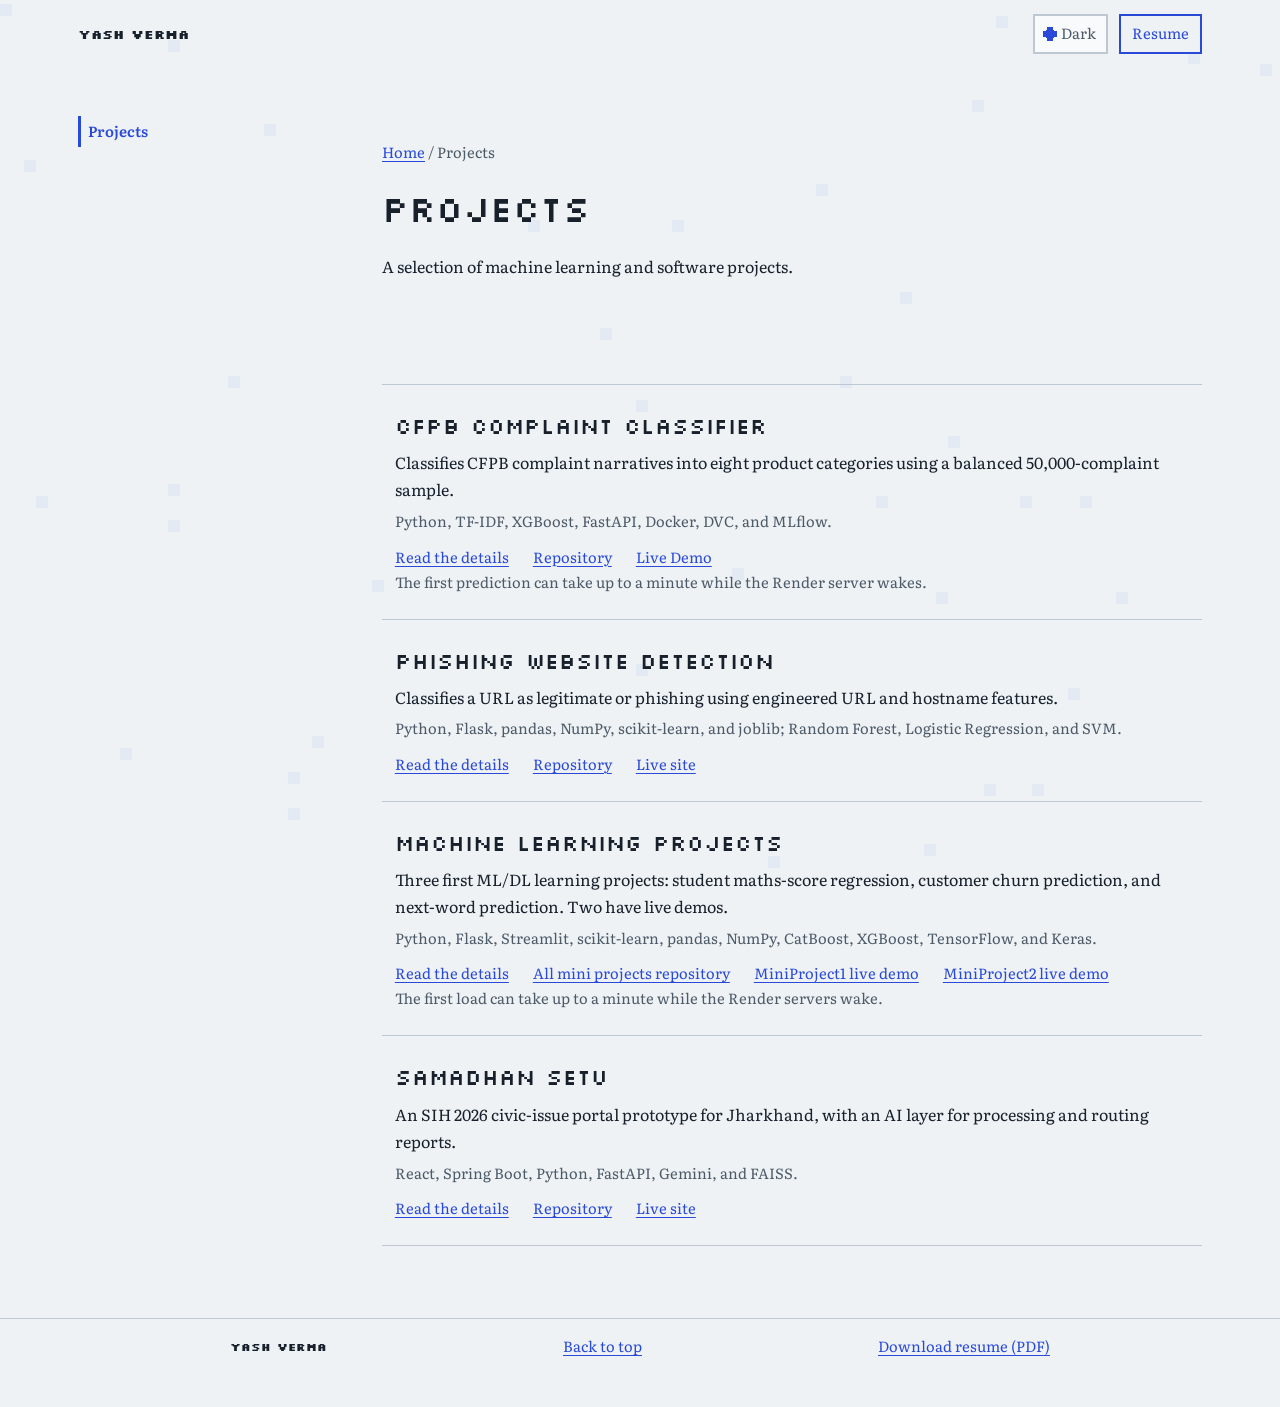
==== commit 1219e4dc: "Redesign portfolio with pixel-inspired layout Refresh the homepage layout and extend the interactive" ====
--- a/projects/index.html
+++ b/projects/index.html
@@ -13,10 +13,10 @@
   <meta property="og:image:height" content="630">
   <meta property="og:image:alt" content="Pixel-style Yash Verma portfolio preview, computer engineering student seeking AI/ML and software engineering internships.">
   <meta name="twitter:card" content="summary_large_image">
-  <meta property="og:url" content="https://YOUR-DOMAIN.example/projects/">
-  <link rel="canonical" href="https://YOUR-DOMAIN.example/projects/">
+  <meta property="og:url" content="https://codeslavve.github.io/projects/">
+  <link rel="canonical" href="https://codeslavve.github.io/projects/">
   <link rel="icon" href="/assets/favicon.svg" type="image/svg+xml">
-  <link rel="stylesheet" href="/css/styles.css">
+  <link rel="stylesheet" href="/css/styles.css?v=2">
   <script>
     (() => {
       let theme = null;
@@ -32,7 +32,7 @@
     })();
   </script>
   <script src="/js/main.js" defer></script>
-  <script src="/js/pixel-effects.js" defer></script>
+  <script src="/js/pixel-effects.js?v=4" defer></script>
 </head>
 <body id="top">
   <a class="skip-link" href="#main">Skip to content</a>
@@ -69,6 +69,7 @@
             <a href="https://github.com/CodeSlavve/SupportTicket-ComplaintClassifier" target="_blank" rel="noreferrer">Repository</a>
             <a href="https://codeslavve.github.io/projects/cfpb-complaint-classifier-demo.html" target="_blank" rel="noreferrer">Live Demo</a>
           </div>
+          <p class="demo-wake-note">The first prediction can take up to a minute while the Render server wakes.</p>
         </article>
         <article class="project-entry">
           <h2><a href="/projects/phishing-website-detection.html">Phishing Website Detection</a></h2>
@@ -90,6 +91,7 @@
             <a href="https://student-score-prediction-9mmm.onrender.com/" target="_blank" rel="noreferrer">MiniProject1 live demo</a>
             <a href="https://customer-churn-prediction-9mmm.onrender.com/" target="_blank" rel="noreferrer">MiniProject2 live demo</a>
           </div>
+          <p class="demo-wake-note">The first load can take up to a minute while the Render servers wake.</p>
         </article>
         <article class="project-entry">
           <h2><a href="/projects/samadhan-setu.html">Samadhan Setu</a></h2>
--- a/css/styles.css
+++ b/css/styles.css
@@ -444,27 +444,6 @@
   scroll-margin-top: calc(var(--header-height) + var(--space-3));
 }
 
-.pixel-divider::before {
-  position: absolute;
-  top: 0;
-  left: 0;
-  width: 100%;
-  height: 16px;
-  background: url("/assets/checker-mark.svg") left center / 16px 16px repeat-x;
-  content: "";
-  opacity: 0.55;
-  transform: scaleX(1);
-  transform-origin: left;
-}
-
-.pixel-divider:not(.pixel-revealed)::before {
-  transform: scaleX(0);
-}
-
-.project-prose section.pixel-divider {
-  padding-top: calc(var(--space-4) + 1.1rem);
-}
-
 .content-section h2,
 .project-prose h2 {
   margin: 0 0 var(--space-4);
@@ -699,6 +678,13 @@
   margin: calc(-1 * var(--space-5)) 0 var(--space-5);
 }
 
+.demo-wake-note {
+  display: block;
+  margin: var(--space-2) 0 0;
+  color: var(--color-muted);
+  font-size: var(--type-sm);
+}
+
 .demo-form {
   display: grid;
   gap: var(--space-3);
@@ -999,10 +985,6 @@
   cursor: text;
 }
 
-.pixel-divider::before {
-  transition: transform 900ms steps(12, end);
-}
-
 @media (max-width: 640px) {
   :root {
     --header-height: 4rem;
@@ -1128,6 +1110,254 @@
   *::after {
     scroll-behavior: auto !important;
     transition-duration: 0.01ms !important;
+  }
+}
+
+.home-page .site-layout {
+  position: relative;
+  z-index: 1;
+  width: min(100% - 3rem, 1150px);
+  grid-template-columns: minmax(220px, 300px) minmax(0, 700px);
+  column-gap: clamp(2rem, 6vw, 5rem);
+}
+
+.page-canvas {
+  position: fixed;
+  z-index: 0;
+  inset: 0;
+  width: 100vw;
+  height: 100vh;
+}
+
+.has-page-canvas {
+  isolation: isolate;
+}
+
+.has-page-canvas > .site-layout,
+.has-page-canvas > .site-footer {
+  position: relative;
+  z-index: 1;
+}
+
+.has-page-canvas > .site-header {
+  background: transparent;
+  border-bottom: 0;
+}
+
+.home-page .site-sidebar {
+  top: 0;
+  display: flex;
+  height: 100vh;
+  max-height: 100vh;
+  padding-block: clamp(2rem, 7vh, 5rem);
+  flex-direction: column;
+  justify-content: flex-start;
+  gap: var(--space-5);
+}
+
+.home-page .profile-block.hero {
+  flex: 0 0 auto;
+  min-height: 0;
+  padding: 0;
+  isolation: isolate;
+  display: block;
+}
+
+.home-page .profile-block.hero > :not(.hero-canvas) {
+  position: relative;
+  z-index: 1;
+}
+
+.home-page .profile-block.hero > .hero-mark {
+  position: absolute;
+  top: -1.8rem;
+  right: 0;
+  width: 3.5rem;
+  height: 3.5rem;
+  opacity: 0.82;
+}
+
+.home-page .profile-block.hero h1 {
+  max-width: 8ch;
+  margin: 0 0 var(--space-3);
+  font-size: clamp(2.6rem, 5vw, 3.8rem);
+  letter-spacing: 0.015em;
+  line-height: 0.98;
+}
+
+.profile-role {
+  margin: 0 0 var(--space-2);
+  font-size: var(--type-lg);
+  font-weight: 600;
+  line-height: 1.4;
+}
+
+.profile-copy {
+  max-width: 29rem;
+  margin: 0;
+  color: var(--color-muted);
+  font-size: var(--type-sm);
+}
+
+.profile-copy p {
+  margin: 0;
+}
+
+.profile-copy p + p {
+  margin-top: var(--space-2);
+}
+
+.profile-actions {
+  display: flex;
+  margin-top: var(--space-4);
+  flex-wrap: wrap;
+  align-items: center;
+  gap: var(--space-2);
+}
+
+.profile-actions .theme-toggle {
+  min-height: 2.8rem;
+}
+
+.profile-socials {
+  display: flex;
+  margin-top: var(--space-4);
+  flex-wrap: wrap;
+  gap: 0.5rem 1rem;
+  font-size: var(--type-sm);
+}
+
+.profile-socials a {
+  text-decoration: none;
+}
+
+.home-page .sidebar-content {
+  flex: 0 0 auto;
+  gap: var(--space-4);
+}
+
+.home-page .sidebar-heading {
+  margin-bottom: 0.25rem;
+  font-size: 0.75rem;
+}
+
+.home-page .sidebar-list a,
+.home-page .sidebar-current {
+  padding-block: 0.22rem;
+}
+
+.home-page .page-shell {
+  padding-top: clamp(2.5rem, 7vh, 5rem);
+}
+
+.home-page .content-section {
+  padding-block: clamp(2rem, 5vh, 3.5rem);
+  scroll-margin-top: var(--space-4);
+}
+
+.home-page .home-about {
+  padding-top: 0;
+}
+
+.home-page .home-project-entry {
+  display: grid;
+  padding-left: 0;
+  grid-template-columns: minmax(110px, 155px) minmax(0, 1fr);
+  align-items: start;
+  gap: var(--space-4);
+}
+
+.home-page .home-project-entry::before {
+  display: none;
+}
+
+.home-project-entry > img {
+  display: block;
+  width: 100%;
+  height: auto;
+  border: 2px solid var(--color-border);
+  background: var(--color-surface);
+}
+
+.home-project-copy {
+  min-width: 0;
+}
+
+.home-project-copy .project-links {
+  gap: 0.35rem 1rem;
+}
+
+.home-project-copy .demo-wake-note {
+  margin-top: var(--space-1);
+}
+
+.home-page .home-education p:last-child {
+  color: var(--color-muted);
+}
+
+.home-page .site-footer .footer-inner {
+  width: min(100% - 3rem, 1150px);
+}
+
+.home-page .site-footer {
+  position: relative;
+  z-index: 1;
+}
+
+@media (max-width: 900px) {
+  .home-page .site-layout {
+    width: min(100% - 2.5rem, 700px);
+    display: flex;
+  }
+
+  .home-page .site-sidebar {
+    height: auto;
+    max-height: none;
+    padding-block: var(--space-6) 0;
+    gap: var(--space-4);
+  }
+
+  .home-page .profile-block.hero {
+    width: min(100%, 38rem);
+  }
+
+  .home-page .profile-block.hero h1 {
+    max-width: none;
+    font-size: clamp(3.1rem, 10vw, 5rem);
+  }
+
+  .home-page .profile-copy {
+    max-width: 35rem;
+  }
+
+  .home-page .site-layout .page-shell {
+    padding-top: var(--space-5);
+  }
+
+  .home-page .home-about {
+    padding-top: var(--space-4);
+  }
+}
+
+@media (max-width: 520px) {
+  .home-page .site-layout,
+  .home-page .site-footer .footer-inner {
+    width: min(100% - 1.5rem, 700px);
+  }
+
+  .home-page .home-project-entry {
+    grid-template-columns: minmax(0, 1fr);
+    gap: var(--space-3);
+  }
+
+  .home-page .home-project-entry > img {
+    width: min(100%, 19rem);
+  }
+}
+
+@media (prefers-reduced-motion: reduce) {
+  .home-page .profile-block.hero .hero-mark {
+    transition: none;
   }
 }
 
@@ -1398,15 +1628,6 @@
   .button,
   .project-entry,
   .project-entry::before,
-  .pixel-divider::before {
-    animation: none !important;
-    transition: none !important;
-  }
-
-  .pixel-divider:not(.pixel-revealed)::before {
-    transform: none;
-  }
-
   .hero h1:hover,
   .project-entry h2:hover,
   .project-entry h3:hover,
